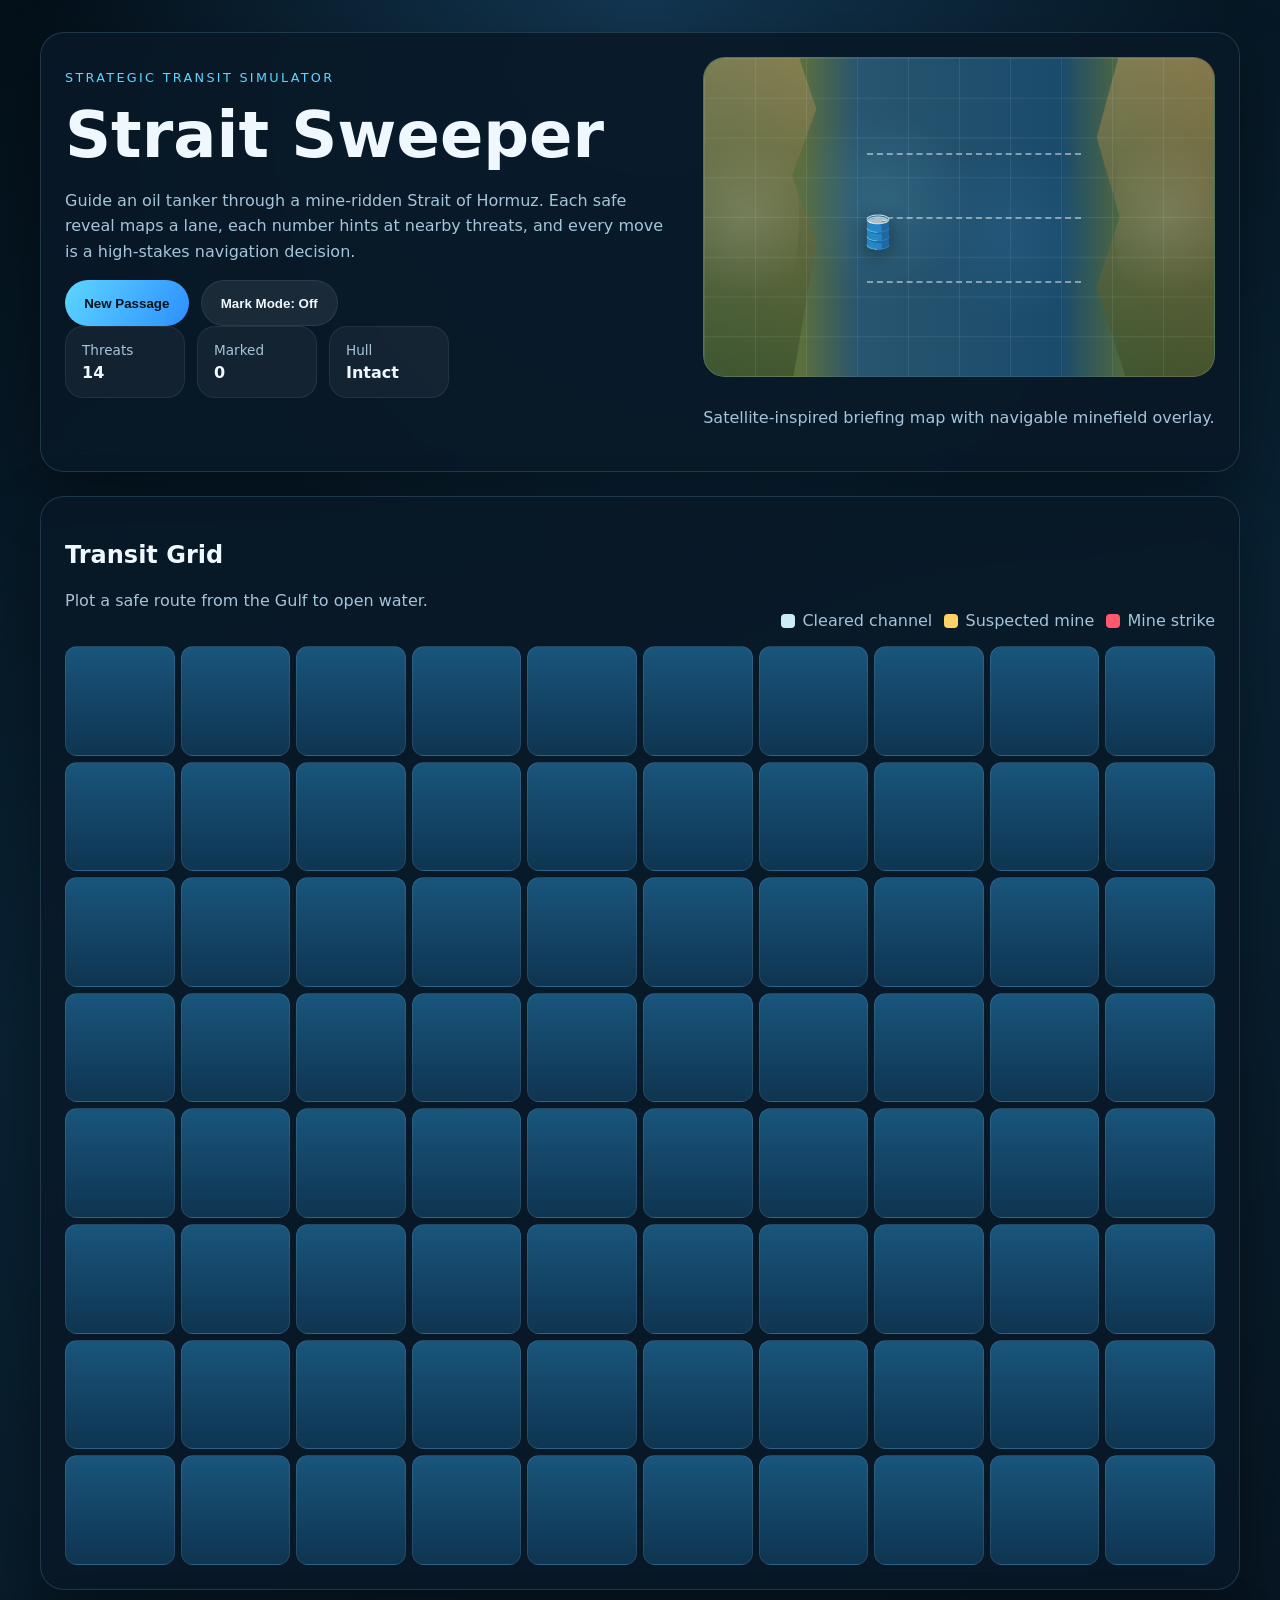
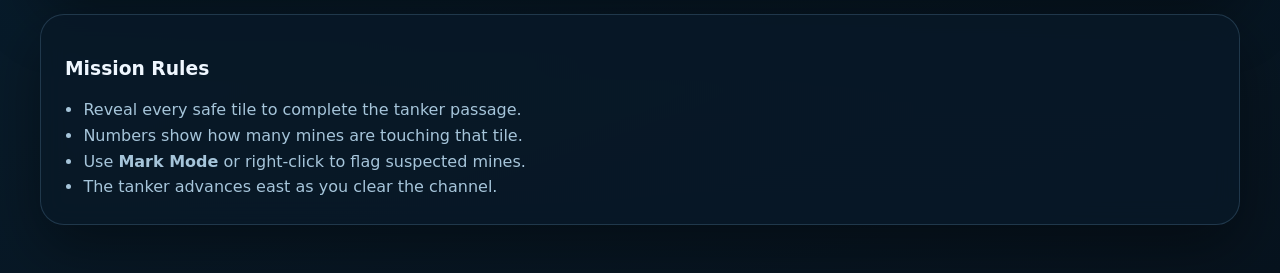
==== index.html @ 1760a13b "Add Strait of Hormuz themed HTML minesweeper" ====
<!DOCTYPE html>
<html lang="en">
  <head>
    <meta charset="UTF-8" />
    <meta name="viewport" content="width=device-width, initial-scale=1.0" />
    <title>Strait Sweeper</title>
    <link rel="stylesheet" href="styles.css" />
  </head>
  <body>
    <main class="app-shell">
      <section class="hero-card">
        <div class="hero-copy">
          <p class="eyebrow">Strategic transit simulator</p>
          <h1>Strait Sweeper</h1>
          <p class="lede">
            Guide an oil tanker through a mine-ridden Strait of Hormuz. Each safe reveal maps a lane,
            each number hints at nearby threats, and every move is a high-stakes navigation decision.
          </p>
          <div class="controls">
            <button id="new-game" class="primary">New Passage</button>
            <button id="toggle-marks" class="secondary">Mark Mode: Off</button>
          </div>
          <div class="status-grid">
            <div class="status-card">
              <span class="label">Threats</span>
              <strong id="mine-count">0</strong>
            </div>
            <div class="status-card">
              <span class="label">Marked</span>
              <strong id="flag-count">0</strong>
            </div>
            <div class="status-card">
              <span class="label">Hull</span>
              <strong id="hull-status">Intact</strong>
            </div>
          </div>
        </div>
        <div class="map-panel" aria-hidden="true">
          <div class="satellite-frame">
            <div class="landmass landmass-north"></div>
            <div class="landmass landmass-south"></div>
            <div class="shipping-lane lane-a"></div>
            <div class="shipping-lane lane-b"></div>
            <div class="shipping-lane lane-c"></div>
            <div id="tanker" class="tanker">🛢️</div>
            <div class="grid-overlay"></div>
          </div>
          <p class="caption">Satellite-inspired briefing map with navigable minefield overlay.</p>
        </div>
      </section>

      <section class="game-card">
        <div class="game-header">
          <div>
            <h2>Transit Grid</h2>
            <p id="message">Plot a safe route from the Gulf to open water.</p>
          </div>
          <div class="legend">
            <span><i class="safe"></i> Cleared channel</span>
            <span><i class="mark"></i> Suspected mine</span>
            <span><i class="mine"></i> Mine strike</span>
          </div>
        </div>
        <div id="board" class="board" aria-label="Minesweeper board"></div>
      </section>

      <section class="instructions-card">
        <h3>Mission Rules</h3>
        <ul>
          <li>Reveal every safe tile to complete the tanker passage.</li>
          <li>Numbers show how many mines are touching that tile.</li>
          <li>Use <strong>Mark Mode</strong> or right-click to flag suspected mines.</li>
          <li>The tanker advances east as you clear the channel.</li>
        </ul>
      </section>
    </main>

    <script src="script.js"></script>
  </body>
</html>
---- styles.css ----
:root {
  --bg: #07131e;
  --card: rgba(8, 25, 39, 0.88);
  --card-border: rgba(144, 205, 244, 0.18);
  --text: #eff7ff;
  --muted: #a6c5da;
  --accent: #5dd6ff;
  --accent-2: #4cffb2;
  --danger: #ff5a6b;
  --warning: #ffd166;
  --tile: rgba(15, 55, 84, 0.95);
  --tile-revealed: rgba(198, 221, 233, 0.92);
  --tile-border: rgba(255, 255, 255, 0.09);
  --shadow: 0 24px 60px rgba(0, 0, 0, 0.38);
  font-family: Inter, system-ui, sans-serif;
}

* { box-sizing: border-box; }
body {
  margin: 0;
  min-height: 100vh;
  color: var(--text);
  background:
    radial-gradient(circle at top, rgba(45, 117, 173, 0.35), transparent 30%),
    linear-gradient(160deg, #041019, #092234 45%, #07131e 100%);
}

.app-shell {
  width: min(1200px, calc(100% - 2rem));
  margin: 0 auto;
  padding: 2rem 0 3rem;
  display: grid;
  gap: 1.5rem;
}

.hero-card, .game-card, .instructions-card {
  background: var(--card);
  border: 1px solid var(--card-border);
  border-radius: 24px;
  box-shadow: var(--shadow);
  backdrop-filter: blur(12px);
}

.hero-card {
  display: grid;
  grid-template-columns: 1.2fr 1fr;
  gap: 1.5rem;
  padding: 1.5rem;
}

.hero-copy h1 { font-size: clamp(2.4rem, 5vw, 4.2rem); margin: 0.25rem 0 0.75rem; }
.eyebrow { text-transform: uppercase; letter-spacing: 0.18em; color: var(--accent); font-size: 0.8rem; }
.lede, .caption, .instructions-card li, #message { color: var(--muted); line-height: 1.6; }
.controls, .status-grid, .legend { display: flex; flex-wrap: wrap; gap: 0.75rem; }
button {
  border: 0; border-radius: 999px; padding: 0.9rem 1.2rem; font-weight: 700; cursor: pointer;
}
.primary { background: linear-gradient(120deg, var(--accent), #2d8fff); color: #03131d; }
.secondary { background: rgba(255,255,255,0.08); color: var(--text); border: 1px solid rgba(255,255,255,0.08); }
.status-card {
  min-width: 120px; padding: 0.9rem 1rem; border-radius: 18px; background: rgba(255,255,255,0.05);
  border: 1px solid rgba(255,255,255,0.07);
}
.status-card .label { display: block; color: var(--muted); font-size: 0.85rem; margin-bottom: 0.35rem; }

.map-panel { display: grid; gap: 0.75rem; }
.satellite-frame {
  position: relative; min-height: 320px; overflow: hidden; border-radius: 22px;
  background:
    radial-gradient(circle at 35% 45%, rgba(68, 130, 156, 0.35), transparent 24%),
    radial-gradient(circle at 60% 55%, rgba(42, 99, 140, 0.4), transparent 25%),
    linear-gradient(90deg, #406847 0%, #5c6f3c 19%, #28556f 30%, #1a4b6b 70%, #4f6840 82%, #665a31 100%);
  border: 1px solid rgba(255,255,255,0.08);
}
.landmass {
  position: absolute; top: 0; bottom: 0; width: 28%;
  background: linear-gradient(180deg, rgba(150,133,82,0.7), rgba(63,87,44,0.78));
  filter: saturate(0.8) contrast(1.1);
}
.landmass::after {
  content: ""; position: absolute; inset: 8% 12%; border-radius: 50%;
  background: radial-gradient(circle, rgba(255,255,255,0.12), transparent 55%);
}
.landmass-north { left: -6%; clip-path: polygon(0 0, 88% 0, 100% 16%, 83% 37%, 100% 58%, 84% 100%, 0 100%); }
.landmass-south { right: -5%; clip-path: polygon(15% 0, 100% 0, 100% 100%, 20% 100%, 0 72%, 16% 50%, 0 25%); }
.shipping-lane {
  position: absolute; left: 32%; right: 26%; height: 2px; border-top: 2px dashed rgba(255,255,255,0.45);
}
.lane-a { top: 30%; }
.lane-b { top: 50%; }
.lane-c { top: 70%; }
.grid-overlay {
  position: absolute; inset: 0;
  background-image:
    linear-gradient(rgba(255,255,255,0.08) 1px, transparent 1px),
    linear-gradient(90deg, rgba(255,255,255,0.08) 1px, transparent 1px);
  background-size: 10% 12.5%;
  mix-blend-mode: screen;
}
.tanker {
  position: absolute; left: 34%; top: 49%; transform: translate(-50%, -50%); font-size: 2rem;
  transition: left 0.35s ease, top 0.35s ease, transform 0.25s ease;
  filter: drop-shadow(0 5px 10px rgba(0,0,0,0.4));
}

.game-card, .instructions-card { padding: 1.5rem; }
.game-header {
  display: flex; justify-content: space-between; gap: 1rem; align-items: end; margin-bottom: 1rem;
}
.legend span { display: inline-flex; align-items: center; gap: 0.45rem; color: var(--muted); }
.legend i { width: 14px; height: 14px; border-radius: 4px; display: inline-block; }
.legend .safe { background: #caebf7; }
.legend .mark { background: var(--warning); }
.legend .mine { background: var(--danger); }

.board {
  display: grid;
  grid-template-columns: repeat(10, minmax(0, 1fr));
  gap: 6px;
}
.tile {
  aspect-ratio: 1;
  border-radius: 12px;
  border: 1px solid var(--tile-border);
  background: linear-gradient(180deg, rgba(25, 85, 124, 1), var(--tile));
  color: white;
  font-weight: 800;
  font-size: 1.05rem;
  display: grid;
  place-items: center;
  user-select: none;
  transition: transform 0.15s ease, background 0.2s ease;
}
.tile:hover { transform: translateY(-2px); }
.tile.revealed { background: var(--tile-revealed); color: #12344d; }
.tile.mine-hit { background: linear-gradient(180deg, #ff7b86, var(--danger)); }
.tile.flagged { background: linear-gradient(180deg, #ffd977, #d9a126); color: #4f3400; }
.tile[data-value="1"] { color: #0f5ea5; }
.tile[data-value="2"] { color: #237742; }
.tile[data-value="3"] { color: #b54c2f; }
.tile[data-value="4"] { color: #5d4bb7; }
.tile[data-value="5"] { color: #893145; }
.tile[data-value="6"] { color: #0e7d84; }
.tile[data-value="7"] { color: #1d2731; }
.tile[data-value="8"] { color: #67727d; }
.instructions-card ul { margin: 0.75rem 0 0; padding-left: 1.15rem; }

@media (max-width: 900px) {
  .hero-card { grid-template-columns: 1fr; }
}

@media (max-width: 640px) {
  .app-shell { width: min(100% - 1rem, 1200px); padding-top: 0.75rem; }
  .game-header { flex-direction: column; align-items: start; }
  .board { gap: 4px; }
  .tile { border-radius: 9px; font-size: 0.95rem; }
}
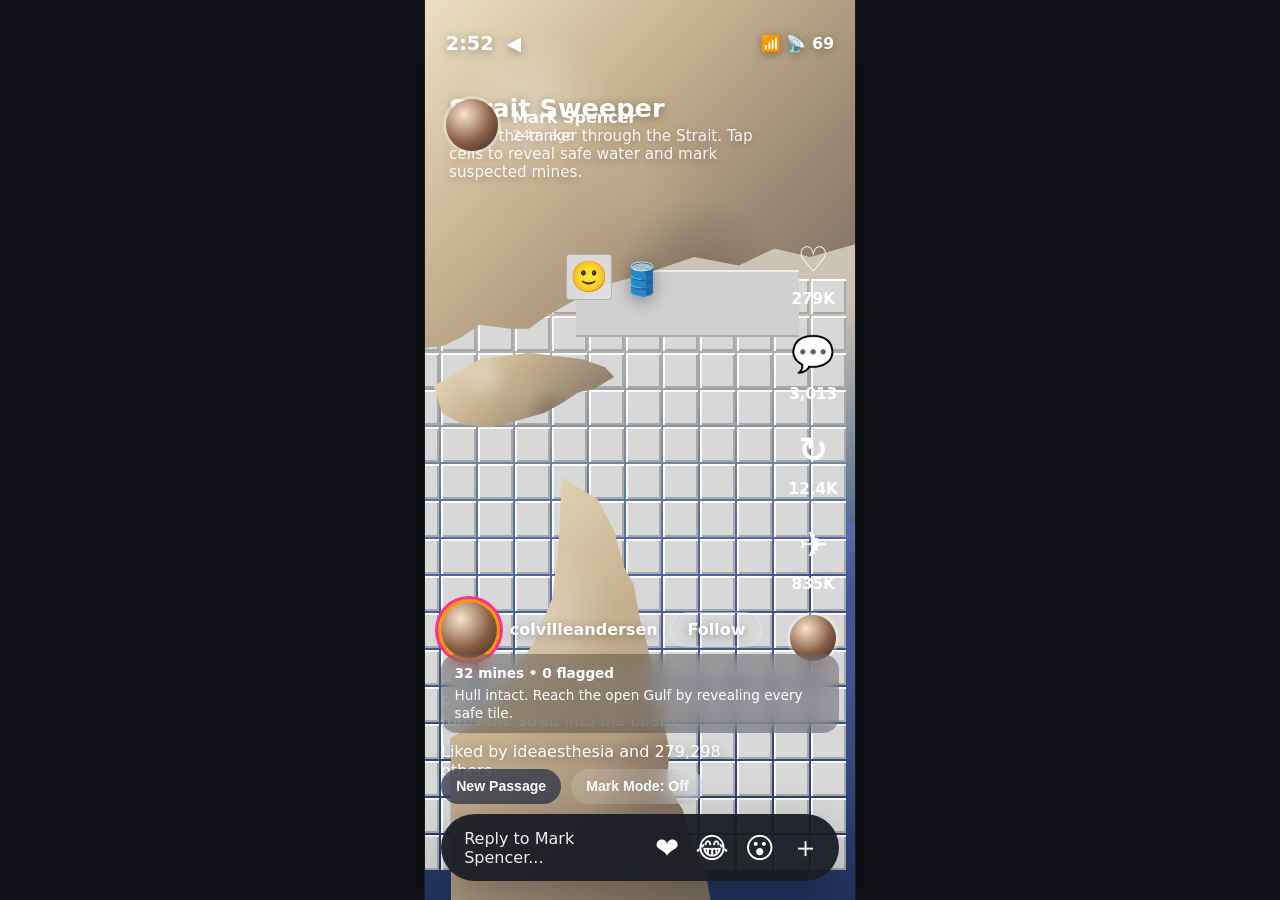
==== commit c466afb7: "Restyle Strait Sweeper to match map reference" ====
--- a/index.html
+++ b/index.html
@@ -4,77 +4,718 @@
     <meta charset="UTF-8" />
     <meta name="viewport" content="width=device-width, initial-scale=1.0" />
     <title>Strait Sweeper</title>
-    <link rel="stylesheet" href="styles.css" />
+    <style>
+      :root {
+        --sea-deep: #274a80;
+        --sea-mid: #4768a8;
+        --sea-shallow: #2b768f;
+        --sand-1: #efe2c4;
+        --sand-2: #c7b08b;
+        --rock-1: #9f8a73;
+        --rock-2: #6f6559;
+        --grid-closed: #d8d8d8;
+        --grid-edge-light: #fbfbfb;
+        --grid-edge-dark: #a8a8a8;
+        --grid-open: #cfcfcf;
+        --hud: rgba(255, 255, 255, 0.96);
+        --shadow: 0 18px 50px rgba(0, 0, 0, 0.3);
+        font-family: Inter, ui-sans-serif, system-ui, -apple-system, BlinkMacSystemFont, sans-serif;
+      }
+
+      * { box-sizing: border-box; }
+      html, body {
+        margin: 0;
+        min-height: 100%;
+        background: #101217;
+        color: white;
+      }
+
+      body {
+        display: grid;
+        place-items: center;
+        padding: 0;
+      }
+
+      .phone {
+        position: relative;
+        width: min(100vw, 430px);
+        height: min(100dvh, 932px);
+        overflow: hidden;
+        background:
+          radial-gradient(circle at 18% 74%, rgba(38, 108, 123, 0.55), transparent 10%),
+          radial-gradient(circle at 70% 82%, rgba(41, 81, 155, 0.28), transparent 18%),
+          linear-gradient(180deg, #cdbd99 0%, #beb29b 18%, #cbc4b7 28%, #c8c0b2 34%, #41618a 62%, #26396a 100%);
+        box-shadow: 0 0 0 1px rgba(255,255,255,0.06), 0 25px 80px rgba(0,0,0,0.45);
+      }
+
+      .map {
+        position: absolute;
+        inset: 0;
+        overflow: hidden;
+      }
+
+      .terrain-noise,
+      .sea-noise,
+      .coast-glow,
+      .northland,
+      .southland,
+      .island,
+      .strait-cover,
+      .open-patch,
+      .board-layer,
+      .story-ui,
+      .reply-bar,
+      .tanker,
+      .status-chip,
+      .mission-copy {
+        position: absolute;
+      }
+
+      .terrain-noise {
+        inset: 0;
+        background:
+          radial-gradient(circle at 15% 6%, rgba(255,255,255,0.34), transparent 10%),
+          radial-gradient(circle at 30% 10%, rgba(126,108,84,0.33), transparent 12%),
+          radial-gradient(circle at 45% 18%, rgba(255,255,255,0.25), transparent 11%),
+          radial-gradient(circle at 62% 11%, rgba(102,87,69,0.33), transparent 14%),
+          radial-gradient(circle at 78% 20%, rgba(255,255,255,0.22), transparent 11%),
+          radial-gradient(circle at 70% 44%, rgba(255,255,255,0.15), transparent 15%),
+          radial-gradient(circle at 25% 85%, rgba(227,153,111,0.4), transparent 18%),
+          radial-gradient(circle at 55% 92%, rgba(77,71,69,0.3), transparent 22%),
+          radial-gradient(circle at 85% 74%, rgba(49,73,123,0.18), transparent 22%);
+        mix-blend-mode: multiply;
+        opacity: 0.8;
+      }
+
+      .sea-noise {
+        inset: 58% 0 0 0;
+        background:
+          radial-gradient(circle at 18% 30%, rgba(42, 123, 133, 0.22), transparent 12%),
+          radial-gradient(circle at 72% 50%, rgba(255, 255, 255, 0.08), transparent 10%),
+          radial-gradient(circle at 90% 20%, rgba(22, 35, 74, 0.35), transparent 16%),
+          linear-gradient(180deg, rgba(88, 111, 177, 0.92), rgba(33, 51, 97, 0.98));
+      }
+
+      .board-layer {
+        left: -5%;
+        right: 2%;
+        top: 31%;
+        bottom: 17%;
+        display: grid;
+        grid-template-columns: repeat(12, 1fr);
+        gap: 2px;
+        padding: 0;
+        z-index: 1;
+      }
+
+      .tile {
+        border: 0;
+        border-radius: 0;
+        aspect-ratio: 1;
+        background: var(--grid-closed);
+        box-shadow:
+          inset 2px 2px 0 var(--grid-edge-light),
+          inset -2px -2px 0 var(--grid-edge-dark);
+        color: transparent;
+        font-family: "Arial", sans-serif;
+        font-weight: 700;
+        font-size: clamp(14px, 2.5vw, 23px);
+        line-height: 1;
+        padding: 0;
+      }
+
+      .tile.revealed {
+        background: var(--grid-open);
+        box-shadow: inset 1px 1px 0 rgba(255,255,255,0.35), inset -1px -1px 0 rgba(0,0,0,0.16);
+      }
+
+      .tile.flagged {
+        color: #cc1414;
+      }
+
+      .tile.mine-hit {
+        background: #c92525;
+        box-shadow: inset 1px 1px 0 rgba(255,255,255,0.22), inset -1px -1px 0 rgba(0,0,0,0.28);
+      }
+
+      .tile.revealed[data-value="1"] { color: #1a34d2; }
+      .tile.revealed[data-value="2"] { color: #188222; }
+      .tile.revealed[data-value="3"] { color: #d02a22; }
+      .tile.revealed[data-value="4"] { color: #11268a; }
+      .tile.revealed[data-value="5"] { color: #7e1212; }
+      .tile.revealed[data-value="6"] { color: #1b7d7d; }
+      .tile.revealed[data-value="7"] { color: #111; }
+      .tile.revealed[data-value="8"] { color: #585858; }
+
+      .northland,
+      .southland,
+      .island {
+        background:
+          radial-gradient(circle at 28% 30%, rgba(255,255,255,0.26), transparent 18%),
+          radial-gradient(circle at 65% 70%, rgba(79,66,56,0.34), transparent 20%),
+          radial-gradient(circle at 52% 48%, rgba(214,184,147,0.24), transparent 22%),
+          linear-gradient(135deg, var(--sand-1), var(--sand-2) 38%, var(--rock-1) 66%, var(--rock-2));
+        box-shadow: 0 0 0 4px rgba(9, 96, 120, 0.95);
+        filter: saturate(0.9) contrast(1.02);
+        z-index: 3;
+      }
+
+      .northland {
+        inset: -2% 0 55% -4%;
+        clip-path: polygon(0 0, 100% 0, 100% 62%, 90% 65%, 82% 63%, 74% 67%, 64% 65%, 53% 69%, 43% 72%, 36% 76%, 31% 79%, 27% 82%, 23% 82%, 16% 81%, 12% 84%, 8% 86%, 0 87%);
+      }
+
+      .southland {
+        inset: 53% 18% -3% 6%;
+        clip-path: polygon(34% 0, 45% 5%, 50% 12%, 53% 20%, 56% 24%, 58% 32%, 60% 37%, 62% 44%, 61% 49%, 65% 54%, 67% 61%, 66% 68%, 71% 74%, 74% 82%, 78% 88%, 81% 100%, 0 100%, 0 58%, 9% 54%, 16% 47%, 21% 42%, 26% 36%, 31% 27%, 33% 15%);
+      }
+
+      .island {
+        left: 2%;
+        top: 39%;
+        width: 42%;
+        height: 10%;
+        clip-path: polygon(0 39%, 8% 30%, 18% 18%, 26% 9%, 38% 6%, 53% 2%, 65% 5%, 82% 9%, 95% 18%, 100% 29%, 89% 42%, 80% 46%, 71% 58%, 61% 69%, 47% 77%, 31% 85%, 16% 81%, 5% 70%);
+      }
+
+      .strait-cover {
+        left: 35%;
+        right: 13%;
+        top: 30%;
+        height: 7.4%;
+        background: #d0d0d0;
+        box-shadow: inset 0 2px 0 rgba(255,255,255,0.6), inset 0 -2px 0 rgba(120,120,120,0.42);
+        z-index: 2;
+      }
+
+      .open-patch {
+        left: 26.5%;
+        top: 42.2%;
+        width: 34%;
+        height: 11.8%;
+        background: transparent;
+        z-index: 2;
+        pointer-events: none;
+      }
+
+      .open-patch::before {
+        content: "";
+        position: absolute;
+        inset: 0;
+        background:
+          linear-gradient(90deg, transparent 0 2%, rgba(207,207,207,0.94) 2% 98%, transparent 98%),
+          linear-gradient(180deg, transparent 0 2%, rgba(207,207,207,0.94) 2% 98%, transparent 98%);
+        opacity: 0;
+      }
+
+      .tanker {
+        top: 30.5%;
+        left: 47%;
+        z-index: 4;
+        font-size: 2rem;
+        transform: translate(-50%, -50%);
+        filter: drop-shadow(0 4px 8px rgba(0,0,0,0.35));
+      }
+
+      .tanker::before {
+        content: "🛢️";
+      }
+
+      .status-chip {
+        top: 30.8%;
+        left: 43.5%;
+        z-index: 4;
+        width: 46px;
+        height: 46px;
+        border-radius: 4px;
+        background: rgba(224, 224, 224, 0.92);
+        border: 1px solid rgba(0,0,0,0.2);
+        display: grid;
+        place-items: center;
+        font-size: 1.9rem;
+        transform: translate(-100%, -50%);
+        color: #111;
+      }
+
+      .mission-copy {
+        top: 5.8rem;
+        left: 1.5rem;
+        right: 5rem;
+        z-index: 5;
+        color: white;
+        text-shadow: 0 2px 10px rgba(0,0,0,0.36);
+      }
+
+      .mission-copy h1 {
+        margin: 0;
+        font-size: 1.6rem;
+        font-weight: 700;
+      }
+
+      .mission-copy p {
+        margin: 0.25rem 0 0;
+        font-size: 0.95rem;
+        opacity: 0.9;
+      }
+
+      .story-ui {
+        inset: 0;
+        z-index: 5;
+        pointer-events: none;
+      }
+
+      .top-bar {
+        position: absolute;
+        top: 2rem;
+        left: 1.3rem;
+        right: 1.3rem;
+        display: flex;
+        justify-content: space-between;
+        align-items: center;
+        font-weight: 700;
+        text-shadow: 0 2px 10px rgba(0,0,0,0.35);
+      }
+
+      .top-left {
+        display: flex;
+        align-items: center;
+        gap: 0.8rem;
+        font-size: 1.2rem;
+      }
+
+      .author-row {
+        position: absolute;
+        top: 6.2rem;
+        left: 1.3rem;
+        display: flex;
+        align-items: center;
+        gap: 0.9rem;
+      }
+
+      .avatar,
+      .mini-avatar,
+      .bottom-avatar {
+        border-radius: 999px;
+        background: radial-gradient(circle at 35% 30%, #f7e4cb, #8a5f44 55%, #31251f 100%);
+        box-shadow: 0 0 0 3px rgba(255,255,255,0.32);
+      }
+
+      .avatar {
+        width: 52px;
+        height: 52px;
+      }
+
+      .author-meta strong,
+      .author-meta span,
+      .bottom-caption,
+      .likes-line,
+      .caption-line {
+        display: block;
+      }
+
+      .author-meta strong { font-size: 1rem; }
+      .author-meta span { font-size: 0.88rem; opacity: 0.8; }
+
+      .right-rail {
+        position: absolute;
+        right: 1.05rem;
+        top: 26%;
+        display: grid;
+        gap: 1.35rem;
+        justify-items: center;
+      }
+
+      .rail-item {
+        display: grid;
+        gap: 0.35rem;
+        justify-items: center;
+        font-size: 0.95rem;
+        font-weight: 600;
+      }
+
+      .icon-circle {
+        width: 50px;
+        height: 50px;
+        border-radius: 999px;
+        display: grid;
+        place-items: center;
+        font-size: 2.2rem;
+        color: white;
+      }
+
+      .bottom-meta {
+        position: absolute;
+        left: 1rem;
+        right: 5rem;
+        bottom: 7.5rem;
+        display: grid;
+        gap: 0.65rem;
+        text-shadow: 0 2px 10px rgba(0,0,0,0.34);
+      }
+
+      .bottom-user {
+        display: flex;
+        align-items: center;
+        gap: 0.8rem;
+      }
+
+      .bottom-avatar {
+        width: 56px;
+        height: 56px;
+        box-shadow: 0 0 0 3px #ff9a00, 0 0 0 6px #ff2d95;
+      }
+
+      .follow-pill {
+        border: 1px solid rgba(255,255,255,0.4);
+        border-radius: 999px;
+        padding: 0.45rem 1rem;
+        font-weight: 700;
+      }
+
+      .caption-line {
+        font-size: 0.98rem;
+        line-height: 1.35;
+      }
+
+      .reply-bar {
+        left: 1rem;
+        right: 1rem;
+        bottom: 1.2rem;
+        height: 4.15rem;
+        border-radius: 999px;
+        background: rgba(26, 29, 35, 0.95);
+        z-index: 6;
+        display: flex;
+        align-items: center;
+        justify-content: space-between;
+        padding: 0 1.2rem 0 1.45rem;
+        box-shadow: var(--shadow);
+      }
+
+      .reply-text {
+        color: rgba(255,255,255,0.92);
+        font-size: 1rem;
+      }
+
+      .reply-actions {
+        display: flex;
+        align-items: center;
+        gap: 1rem;
+        font-size: 1.8rem;
+      }
+
+      .hud-controls {
+        position: absolute;
+        left: 1rem;
+        right: 1rem;
+        bottom: 6rem;
+        display: flex;
+        gap: 0.6rem;
+        z-index: 6;
+      }
+
+      .hud-button {
+        pointer-events: auto;
+        border: 0;
+        border-radius: 999px;
+        background: rgba(255,255,255,0.16);
+        color: white;
+        padding: 0.6rem 0.95rem;
+        font-size: 0.88rem;
+        font-weight: 700;
+        backdrop-filter: blur(12px);
+      }
+
+      .hud-button.primary {
+        background: rgba(10, 21, 52, 0.6);
+      }
+
+      .game-banner {
+        position: absolute;
+        left: 1rem;
+        right: 1rem;
+        bottom: 10.45rem;
+        z-index: 6;
+        padding: 0.65rem 0.85rem;
+        border-radius: 16px;
+        background: rgba(0, 0, 0, 0.28);
+        backdrop-filter: blur(10px);
+        font-size: 0.85rem;
+        line-height: 1.35;
+      }
+
+      .game-banner strong {
+        display: block;
+        margin-bottom: 0.2rem;
+      }
+
+      @media (max-width: 390px) {
+        .phone { width: 100vw; height: 100dvh; }
+      }
+    </style>
   </head>
   <body>
-    <main class="app-shell">
-      <section class="hero-card">
-        <div class="hero-copy">
-          <p class="eyebrow">Strategic transit simulator</p>
-          <h1>Strait Sweeper</h1>
-          <p class="lede">
-            Guide an oil tanker through a mine-ridden Strait of Hormuz. Each safe reveal maps a lane,
-            each number hints at nearby threats, and every move is a high-stakes navigation decision.
-          </p>
-          <div class="controls">
-            <button id="new-game" class="primary">New Passage</button>
-            <button id="toggle-marks" class="secondary">Mark Mode: Off</button>
-          </div>
-          <div class="status-grid">
-            <div class="status-card">
-              <span class="label">Threats</span>
-              <strong id="mine-count">0</strong>
-            </div>
-            <div class="status-card">
-              <span class="label">Marked</span>
-              <strong id="flag-count">0</strong>
-            </div>
-            <div class="status-card">
-              <span class="label">Hull</span>
-              <strong id="hull-status">Intact</strong>
-            </div>
+    <main class="phone">
+      <div class="map">
+        <div class="terrain-noise"></div>
+        <div class="sea-noise"></div>
+        <div id="board" class="board-layer" aria-label="Minesweeper board"></div>
+        <div class="strait-cover"></div>
+        <div class="northland"></div>
+        <div class="island"></div>
+        <div class="southland"></div>
+        <div id="status-chip" class="status-chip">🙂</div>
+        <div id="tanker" class="tanker" aria-hidden="true"></div>
+      </div>
+
+      <div class="mission-copy">
+        <h1>Strait Sweeper</h1>
+        <p id="message">Guide the tanker through the Strait. Tap cells to reveal safe water and mark suspected mines.</p>
+      </div>
+
+      <div class="story-ui">
+        <div class="top-bar">
+          <div class="top-left"><span>2:52</span><span>◀</span></div>
+          <div>📶  📡  69</div>
+        </div>
+
+        <div class="author-row">
+          <div class="avatar"></div>
+          <div class="author-meta">
+            <strong>Mark Spencer</strong>
+            <span>24m ago</span>
           </div>
         </div>
-        <div class="map-panel" aria-hidden="true">
-          <div class="satellite-frame">
-            <div class="landmass landmass-north"></div>
-            <div class="landmass landmass-south"></div>
-            <div class="shipping-lane lane-a"></div>
-            <div class="shipping-lane lane-b"></div>
-            <div class="shipping-lane lane-c"></div>
-            <div id="tanker" class="tanker">🛢️</div>
-            <div class="grid-overlay"></div>
+
+        <div class="right-rail">
+          <div class="rail-item"><div class="icon-circle">♡</div><div>279K</div></div>
+          <div class="rail-item"><div class="icon-circle">💬</div><div>3,013</div></div>
+          <div class="rail-item"><div class="icon-circle">↻</div><div>12.4K</div></div>
+          <div class="rail-item"><div class="icon-circle">✈</div><div>835K</div></div>
+          <div class="rail-item"><div class="mini-avatar avatar" style="width:46px;height:46px"></div></div>
+        </div>
+
+        <div class="bottom-meta">
+          <div class="bottom-user">
+            <div class="bottom-avatar"></div>
+            <strong>colvilleandersen</strong>
+            <span class="follow-pill">Follow</span>
           </div>
-          <p class="caption">Satellite-inspired briefing map with navigable minefield overlay.</p>
+          <span class="caption-line">#Minesweeper began as a computer puzzle in the late 1980s. This version turns the Strait into the board.</span>
+          <span class="likes-line">Liked by ideaesthesia and 279,298 others</span>
         </div>
-      </section>
-
-      <section class="game-card">
-        <div class="game-header">
-          <div>
-            <h2>Transit Grid</h2>
-            <p id="message">Plot a safe route from the Gulf to open water.</p>
-          </div>
-          <div class="legend">
-            <span><i class="safe"></i> Cleared channel</span>
-            <span><i class="mark"></i> Suspected mine</span>
-            <span><i class="mine"></i> Mine strike</span>
-          </div>
-        </div>
-        <div id="board" class="board" aria-label="Minesweeper board"></div>
-      </section>
-
-      <section class="instructions-card">
-        <h3>Mission Rules</h3>
-        <ul>
-          <li>Reveal every safe tile to complete the tanker passage.</li>
-          <li>Numbers show how many mines are touching that tile.</li>
-          <li>Use <strong>Mark Mode</strong> or right-click to flag suspected mines.</li>
-          <li>The tanker advances east as you clear the channel.</li>
-        </ul>
-      </section>
+      </div>
+
+      <div class="game-banner">
+        <strong id="hud-title">32 mines • 0 flagged</strong>
+        <span id="hud-status">Hull intact. Reach the open Gulf by revealing every safe tile.</span>
+      </div>
+
+      <div class="hud-controls">
+        <button id="new-game" class="hud-button primary">New Passage</button>
+        <button id="toggle-marks" class="hud-button">Mark Mode: Off</button>
+      </div>
+
+      <div class="reply-bar">
+        <span class="reply-text">Reply to Mark Spencer...</span>
+        <div class="reply-actions"><span>❤️</span><span>😂</span><span>😮</span><span>＋</span></div>
+      </div>
     </main>
 
-    <script src="script.js"></script>
+    <script>
+      const rows = 16;
+      const cols = 12;
+      const minesTotal = 32;
+
+      const boardEl = document.getElementById('board');
+      const messageEl = document.getElementById('message');
+      const hudTitleEl = document.getElementById('hud-title');
+      const hudStatusEl = document.getElementById('hud-status');
+      const newGameBtn = document.getElementById('new-game');
+      const toggleMarksBtn = document.getElementById('toggle-marks');
+      const tankerEl = document.getElementById('tanker');
+      const statusChipEl = document.getElementById('status-chip');
+
+      let board = [];
+      let revealedCount = 0;
+      let flagsPlaced = 0;
+      let gameOver = false;
+      let markMode = false;
+
+      function initGame() {
+        board = createBoard();
+        revealedCount = 0;
+        flagsPlaced = 0;
+        gameOver = false;
+        markMode = false;
+        messageEl.textContent = 'Guide the tanker through the Strait. Tap cells to reveal safe water and mark suspected mines.';
+        hudTitleEl.textContent = `${minesTotal} mines • ${flagsPlaced} flagged`;
+        hudStatusEl.textContent = 'Hull intact. Reach the open Gulf by revealing every safe tile.';
+        statusChipEl.textContent = '🙂';
+        toggleMarksBtn.textContent = 'Mark Mode: Off';
+        renderBoard();
+        updateTankerPosition();
+      }
+
+      function createBoard() {
+        const grid = Array.from({ length: rows }, (_, row) =>
+          Array.from({ length: cols }, (_, col) => ({ row, col, mine: false, revealed: false, flagged: false, count: 0 }))
+        );
+
+        let placed = 0;
+        while (placed < minesTotal) {
+          const row = Math.floor(Math.random() * rows);
+          const col = Math.floor(Math.random() * cols);
+          if (!grid[row][col].mine) {
+            grid[row][col].mine = true;
+            placed += 1;
+          }
+        }
+
+        for (const tile of grid.flat()) {
+          tile.count = neighbors(tile.row, tile.col).filter(([r, c]) => grid[r][c].mine).length;
+        }
+
+        return grid;
+      }
+
+      function neighbors(row, col) {
+        const points = [];
+        for (let dr = -1; dr <= 1; dr += 1) {
+          for (let dc = -1; dc <= 1; dc += 1) {
+            if (dr === 0 && dc === 0) continue;
+            const nr = row + dr;
+            const nc = col + dc;
+            if (nr >= 0 && nr < rows && nc >= 0 && nc < cols) points.push([nr, nc]);
+          }
+        }
+        return points;
+      }
+
+      function renderBoard() {
+        boardEl.innerHTML = '';
+        board.flat().forEach((tile) => {
+          const button = document.createElement('button');
+          button.className = 'tile';
+          button.dataset.row = tile.row;
+          button.dataset.col = tile.col;
+          button.type = 'button';
+          button.setAttribute('aria-label', `row ${tile.row + 1}, column ${tile.col + 1}`);
+
+          if (tile.revealed) {
+            button.classList.add('revealed');
+            if (tile.mine) {
+              button.classList.add('mine-hit');
+              button.textContent = '✹';
+              button.style.color = '#111';
+            } else if (tile.count > 0) {
+              button.textContent = tile.count;
+              button.dataset.value = tile.count;
+            }
+          } else if (tile.flagged) {
+            button.classList.add('flagged');
+            button.textContent = '⚑';
+          }
+
+          button.addEventListener('click', () => handleTileAction(tile.row, tile.col, markMode));
+          button.addEventListener('contextmenu', (event) => {
+            event.preventDefault();
+            handleTileAction(tile.row, tile.col, true);
+          });
+
+          boardEl.appendChild(button);
+        });
+      }
+
+      function handleTileAction(row, col, forceFlag = false) {
+        if (gameOver) return;
+        const tile = board[row][col];
+        if (tile.revealed) return;
+
+        if (forceFlag) {
+          tile.flagged = !tile.flagged;
+          flagsPlaced += tile.flagged ? 1 : -1;
+          hudTitleEl.textContent = `${minesTotal} mines • ${flagsPlaced} flagged`;
+          hudStatusEl.textContent = tile.flagged ? 'Mine marker placed on the chart.' : 'Marker cleared. Keep plotting a safe lane.';
+          renderBoard();
+          return;
+        }
+
+        if (tile.flagged) return;
+
+        if (tile.mine) {
+          tile.revealed = true;
+          messageEl.textContent = 'Mine strike! The tanker hit an explosive and the transit failed.';
+          hudStatusEl.textContent = 'Hull breached. Start a new passage and try another route.';
+          statusChipEl.textContent = '😵';
+          gameOver = true;
+          revealAllMines();
+          renderBoard();
+          updateTankerPosition(tile.col, tile.row, true);
+          return;
+        }
+
+        floodReveal(row, col);
+        renderBoard();
+        updateTankerPosition();
+
+        if (revealedCount === rows * cols - minesTotal) {
+          gameOver = true;
+          messageEl.textContent = 'Safe passage secured. The tanker cleared the Strait of Hormuz.';
+          hudStatusEl.textContent = 'Convoy complete. Every safe water tile has been charted.';
+          statusChipEl.textContent = '😎';
+        } else {
+          messageEl.textContent = 'Channel updated. Continue tracing the safest path through the water grid.';
+          hudStatusEl.textContent = 'Hull intact. Each number indicates adjacent mines.';
+        }
+      }
+
+      function floodReveal(startRow, startCol) {
+        const stack = [[startRow, startCol]];
+        while (stack.length) {
+          const [row, col] = stack.pop();
+          const tile = board[row][col];
+          if (tile.revealed || tile.flagged) continue;
+          tile.revealed = true;
+          revealedCount += 1;
+
+          if (tile.count === 0) {
+            neighbors(row, col).forEach(([nr, nc]) => {
+              const next = board[nr][nc];
+              if (!next.revealed && !next.mine) stack.push([nr, nc]);
+            });
+          }
+        }
+      }
+
+      function revealAllMines() {
+        board.flat().forEach((tile) => {
+          if (tile.mine) tile.revealed = true;
+        });
+      }
+
+      function updateTankerPosition(colOverride, rowOverride, danger = false) {
+        const safeTiles = board.flat().filter((tile) => tile.revealed && !tile.mine);
+        const furthest = safeTiles.reduce((best, tile) => {
+          const score = tile.col * 10 - Math.abs(tile.row - 2);
+          return score > best.score ? { score, tile } : best;
+        }, { score: -Infinity, tile: { row: 0, col: 5 } }).tile;
+
+        const col = colOverride ?? furthest.col;
+        const row = rowOverride ?? furthest.row;
+
+        tankerEl.style.left = `${35 + (col / (cols - 1)) * 34}%`;
+        tankerEl.style.top = `${31 + (row / (rows - 1)) * 19}%`;
+        tankerEl.style.transform = `translate(-50%, -50%) scale(${danger ? 1.14 : 1}) rotate(${danger ? -12 : 0}deg)`;
+      }
+
+      newGameBtn.addEventListener('click', initGame);
+      toggleMarksBtn.addEventListener('click', () => {
+        markMode = !markMode;
+        toggleMarksBtn.textContent = `Mark Mode: ${markMode ? 'On' : 'Off'}`;
+      });
+
+      initGame();
+    </script>
   </body>
 </html>
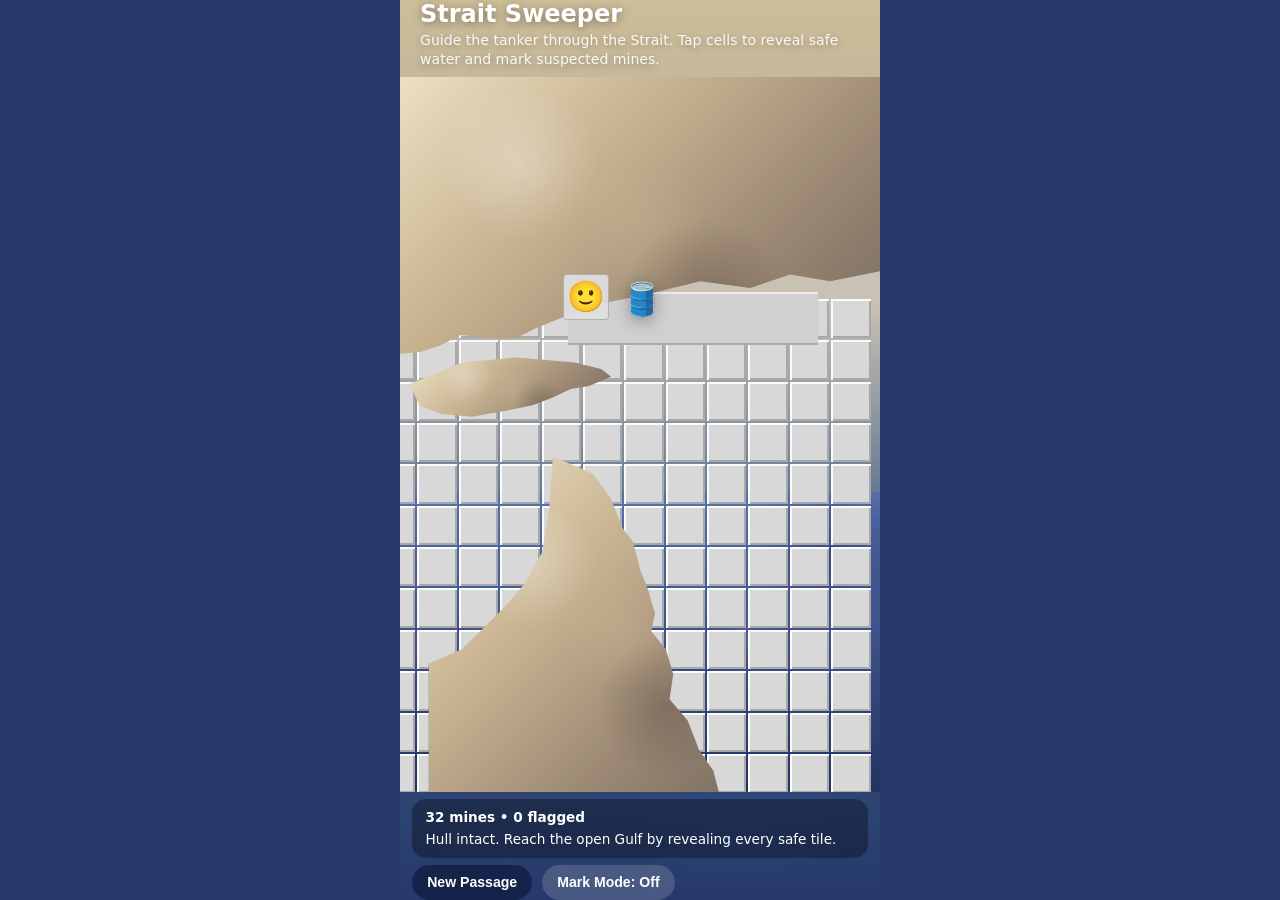
==== commit 13f55315: "Make UI mobile-friendly: remove phone-in-browser frame Strip the fake Instagram Story chrome (top ba" ====
--- a/index.html
+++ b/index.html
@@ -18,39 +18,64 @@
         --grid-edge-dark: #a8a8a8;
         --grid-open: #cfcfcf;
         --hud: rgba(255, 255, 255, 0.96);
-        --shadow: 0 18px 50px rgba(0, 0, 0, 0.3);
         font-family: Inter, ui-sans-serif, system-ui, -apple-system, BlinkMacSystemFont, sans-serif;
       }
 
       * { box-sizing: border-box; }
-      html, body {
+
+      html {
+        height: 100%;
+        background: #26396a;
+      }
+
+      body {
         margin: 0;
-        min-height: 100%;
-        background: #101217;
+        height: 100dvh;
+        overflow: hidden;
+        display: flex;
+        justify-content: center;
+        background: #26396a;
         color: white;
-      }
-
-      body {
-        display: grid;
-        place-items: center;
-        padding: 0;
       }
 
       .phone {
         position: relative;
-        width: min(100vw, 430px);
-        height: min(100dvh, 932px);
+        width: 100%;
+        max-width: 480px;
+        height: 100dvh;
+        display: flex;
+        flex-direction: column;
         overflow: hidden;
         background:
           radial-gradient(circle at 18% 74%, rgba(38, 108, 123, 0.55), transparent 10%),
           radial-gradient(circle at 70% 82%, rgba(41, 81, 155, 0.28), transparent 18%),
           linear-gradient(180deg, #cdbd99 0%, #beb29b 18%, #cbc4b7 28%, #c8c0b2 34%, #41618a 62%, #26396a 100%);
-        box-shadow: 0 0 0 1px rgba(255,255,255,0.06), 0 25px 80px rgba(0,0,0,0.45);
+      }
+
+      .game-header {
+        flex-shrink: 0;
+        padding: env(safe-area-inset-top, 0.75rem) 1.25rem 0.5rem;
+        z-index: 5;
+        color: white;
+        text-shadow: 0 2px 10px rgba(0,0,0,0.4);
+      }
+
+      .game-header h1 {
+        margin: 0;
+        font-size: 1.5rem;
+        font-weight: 700;
+      }
+
+      .game-header p {
+        margin: 0.2rem 0 0;
+        font-size: 0.88rem;
+        opacity: 0.9;
+        line-height: 1.35;
       }
 
       .map {
-        position: absolute;
-        inset: 0;
+        position: relative;
+        flex: 1;
         overflow: hidden;
       }
 
@@ -63,11 +88,8 @@
       .strait-cover,
       .open-patch,
       .board-layer,
-      .story-ui,
-      .reply-bar,
       .tanker,
-      .status-chip,
-      .mission-copy {
+      .status-chip {
         position: absolute;
       }
 
@@ -237,181 +259,30 @@
         color: #111;
       }
 
-      .mission-copy {
-        top: 5.8rem;
-        left: 1.5rem;
-        right: 5rem;
-        z-index: 5;
-        color: white;
-        text-shadow: 0 2px 10px rgba(0,0,0,0.36);
-      }
-
-      .mission-copy h1 {
-        margin: 0;
-        font-size: 1.6rem;
-        font-weight: 700;
-      }
-
-      .mission-copy p {
-        margin: 0.25rem 0 0;
-        font-size: 0.95rem;
-        opacity: 0.9;
-      }
-
-      .story-ui {
-        inset: 0;
-        z-index: 5;
-        pointer-events: none;
-      }
-
-      .top-bar {
-        position: absolute;
-        top: 2rem;
-        left: 1.3rem;
-        right: 1.3rem;
-        display: flex;
-        justify-content: space-between;
-        align-items: center;
-        font-weight: 700;
-        text-shadow: 0 2px 10px rgba(0,0,0,0.35);
-      }
-
-      .top-left {
-        display: flex;
-        align-items: center;
-        gap: 0.8rem;
-        font-size: 1.2rem;
-      }
-
-      .author-row {
-        position: absolute;
-        top: 6.2rem;
-        left: 1.3rem;
-        display: flex;
-        align-items: center;
-        gap: 0.9rem;
-      }
-
-      .avatar,
-      .mini-avatar,
-      .bottom-avatar {
-        border-radius: 999px;
-        background: radial-gradient(circle at 35% 30%, #f7e4cb, #8a5f44 55%, #31251f 100%);
-        box-shadow: 0 0 0 3px rgba(255,255,255,0.32);
-      }
-
-      .avatar {
-        width: 52px;
-        height: 52px;
-      }
-
-      .author-meta strong,
-      .author-meta span,
-      .bottom-caption,
-      .likes-line,
-      .caption-line {
+      .game-footer {
+        flex-shrink: 0;
+        z-index: 6;
+        padding: 0.4rem 0.75rem env(safe-area-inset-bottom, 0.75rem);
+      }
+
+      .game-banner {
+        padding: 0.6rem 0.85rem;
+        border-radius: 14px;
+        background: rgba(0, 0, 0, 0.32);
+        backdrop-filter: blur(10px);
+        font-size: 0.85rem;
+        line-height: 1.35;
+        margin-bottom: 0.45rem;
+      }
+
+      .game-banner strong {
         display: block;
-      }
-
-      .author-meta strong { font-size: 1rem; }
-      .author-meta span { font-size: 0.88rem; opacity: 0.8; }
-
-      .right-rail {
-        position: absolute;
-        right: 1.05rem;
-        top: 26%;
-        display: grid;
-        gap: 1.35rem;
-        justify-items: center;
-      }
-
-      .rail-item {
-        display: grid;
-        gap: 0.35rem;
-        justify-items: center;
-        font-size: 0.95rem;
-        font-weight: 600;
-      }
-
-      .icon-circle {
-        width: 50px;
-        height: 50px;
-        border-radius: 999px;
-        display: grid;
-        place-items: center;
-        font-size: 2.2rem;
-        color: white;
-      }
-
-      .bottom-meta {
-        position: absolute;
-        left: 1rem;
-        right: 5rem;
-        bottom: 7.5rem;
-        display: grid;
-        gap: 0.65rem;
-        text-shadow: 0 2px 10px rgba(0,0,0,0.34);
-      }
-
-      .bottom-user {
-        display: flex;
-        align-items: center;
-        gap: 0.8rem;
-      }
-
-      .bottom-avatar {
-        width: 56px;
-        height: 56px;
-        box-shadow: 0 0 0 3px #ff9a00, 0 0 0 6px #ff2d95;
-      }
-
-      .follow-pill {
-        border: 1px solid rgba(255,255,255,0.4);
-        border-radius: 999px;
-        padding: 0.45rem 1rem;
-        font-weight: 700;
-      }
-
-      .caption-line {
-        font-size: 0.98rem;
-        line-height: 1.35;
-      }
-
-      .reply-bar {
-        left: 1rem;
-        right: 1rem;
-        bottom: 1.2rem;
-        height: 4.15rem;
-        border-radius: 999px;
-        background: rgba(26, 29, 35, 0.95);
-        z-index: 6;
-        display: flex;
-        align-items: center;
-        justify-content: space-between;
-        padding: 0 1.2rem 0 1.45rem;
-        box-shadow: var(--shadow);
-      }
-
-      .reply-text {
-        color: rgba(255,255,255,0.92);
-        font-size: 1rem;
-      }
-
-      .reply-actions {
-        display: flex;
-        align-items: center;
-        gap: 1rem;
-        font-size: 1.8rem;
+        margin-bottom: 0.2rem;
       }
 
       .hud-controls {
-        position: absolute;
-        left: 1rem;
-        right: 1rem;
-        bottom: 6rem;
         display: flex;
         gap: 0.6rem;
-        z-index: 6;
       }
 
       .hud-button {
@@ -429,33 +300,15 @@
       .hud-button.primary {
         background: rgba(10, 21, 52, 0.6);
       }
-
-      .game-banner {
-        position: absolute;
-        left: 1rem;
-        right: 1rem;
-        bottom: 10.45rem;
-        z-index: 6;
-        padding: 0.65rem 0.85rem;
-        border-radius: 16px;
-        background: rgba(0, 0, 0, 0.28);
-        backdrop-filter: blur(10px);
-        font-size: 0.85rem;
-        line-height: 1.35;
-      }
-
-      .game-banner strong {
-        display: block;
-        margin-bottom: 0.2rem;
-      }
-
-      @media (max-width: 390px) {
-        .phone { width: 100vw; height: 100dvh; }
-      }
     </style>
   </head>
   <body>
     <main class="phone">
+      <div class="game-header">
+        <h1>Strait Sweeper</h1>
+        <p id="message">Guide the tanker through the Strait. Tap cells to reveal safe water and mark suspected mines.</p>
+      </div>
+
       <div class="map">
         <div class="terrain-noise"></div>
         <div class="sea-noise"></div>
@@ -468,57 +321,15 @@
         <div id="tanker" class="tanker" aria-hidden="true"></div>
       </div>
 
-      <div class="mission-copy">
-        <h1>Strait Sweeper</h1>
-        <p id="message">Guide the tanker through the Strait. Tap cells to reveal safe water and mark suspected mines.</p>
-      </div>
-
-      <div class="story-ui">
-        <div class="top-bar">
-          <div class="top-left"><span>2:52</span><span>◀</span></div>
-          <div>📶  📡  69</div>
+      <div class="game-footer">
+        <div class="game-banner">
+          <strong id="hud-title">32 mines • 0 flagged</strong>
+          <span id="hud-status">Hull intact. Reach the open Gulf by revealing every safe tile.</span>
         </div>
-
-        <div class="author-row">
-          <div class="avatar"></div>
-          <div class="author-meta">
-            <strong>Mark Spencer</strong>
-            <span>24m ago</span>
-          </div>
+        <div class="hud-controls">
+          <button id="new-game" class="hud-button primary">New Passage</button>
+          <button id="toggle-marks" class="hud-button">Mark Mode: Off</button>
         </div>
-
-        <div class="right-rail">
-          <div class="rail-item"><div class="icon-circle">♡</div><div>279K</div></div>
-          <div class="rail-item"><div class="icon-circle">💬</div><div>3,013</div></div>
-          <div class="rail-item"><div class="icon-circle">↻</div><div>12.4K</div></div>
-          <div class="rail-item"><div class="icon-circle">✈</div><div>835K</div></div>
-          <div class="rail-item"><div class="mini-avatar avatar" style="width:46px;height:46px"></div></div>
-        </div>
-
-        <div class="bottom-meta">
-          <div class="bottom-user">
-            <div class="bottom-avatar"></div>
-            <strong>colvilleandersen</strong>
-            <span class="follow-pill">Follow</span>
-          </div>
-          <span class="caption-line">#Minesweeper began as a computer puzzle in the late 1980s. This version turns the Strait into the board.</span>
-          <span class="likes-line">Liked by ideaesthesia and 279,298 others</span>
-        </div>
-      </div>
-
-      <div class="game-banner">
-        <strong id="hud-title">32 mines • 0 flagged</strong>
-        <span id="hud-status">Hull intact. Reach the open Gulf by revealing every safe tile.</span>
-      </div>
-
-      <div class="hud-controls">
-        <button id="new-game" class="hud-button primary">New Passage</button>
-        <button id="toggle-marks" class="hud-button">Mark Mode: Off</button>
-      </div>
-
-      <div class="reply-bar">
-        <span class="reply-text">Reply to Mark Spencer...</span>
-        <div class="reply-actions"><span>❤️</span><span>😂</span><span>😮</span><span>＋</span></div>
       </div>
     </main>
 
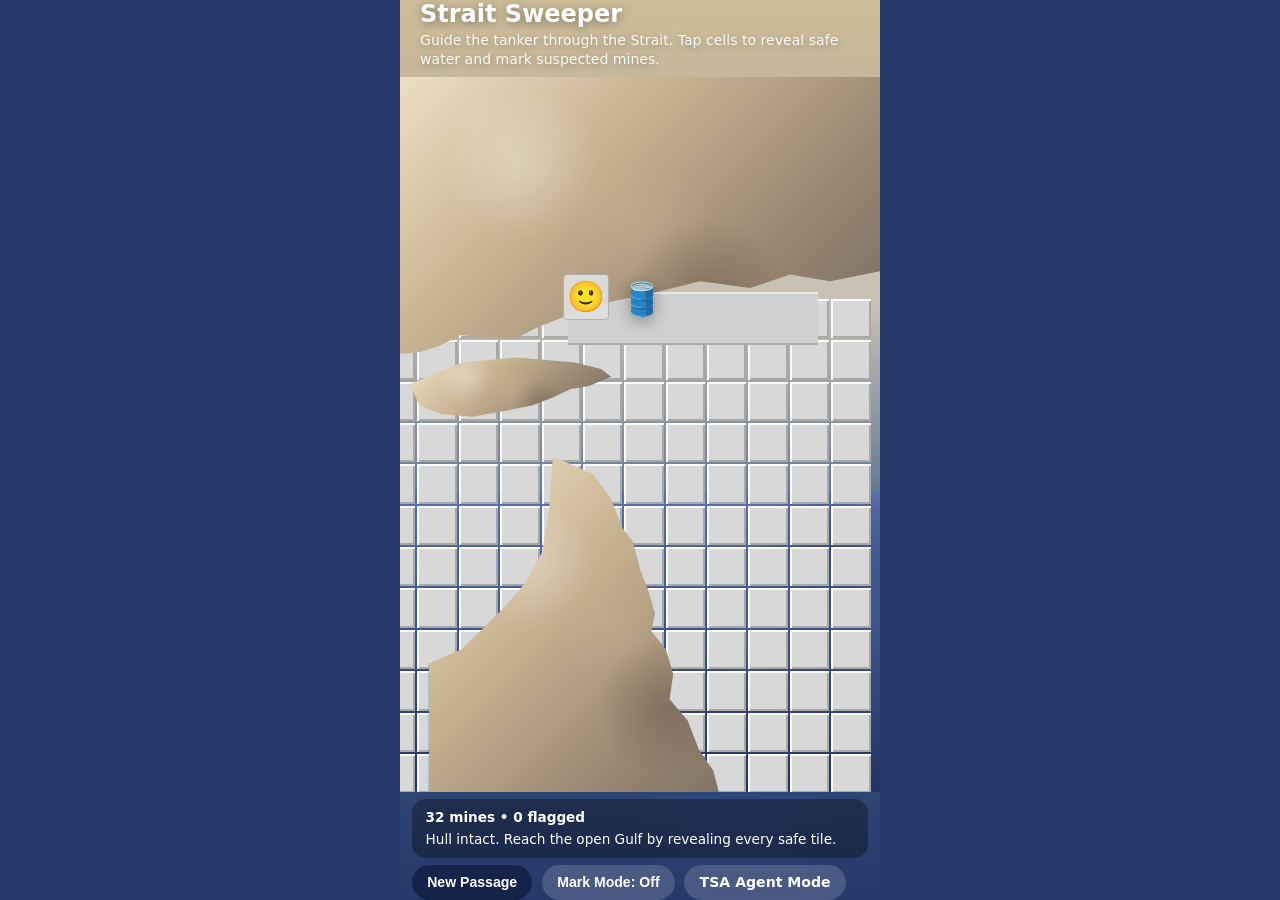
==== commit 75b7326e: "Add TSA agent themed scanner game page" ====
--- a/index.html
+++ b/index.html
@@ -295,6 +295,9 @@
         font-size: 0.88rem;
         font-weight: 700;
         backdrop-filter: blur(12px);
+        text-decoration: none;
+        display: inline-flex;
+        align-items: center;
       }
 
       .hud-button.primary {
@@ -329,6 +332,7 @@
         <div class="hud-controls">
           <button id="new-game" class="hud-button primary">New Passage</button>
           <button id="toggle-marks" class="hud-button">Mark Mode: Off</button>
+          <a class="hud-button" href="./tsa-agent.html">TSA Agent Mode</a>
         </div>
       </div>
     </main>
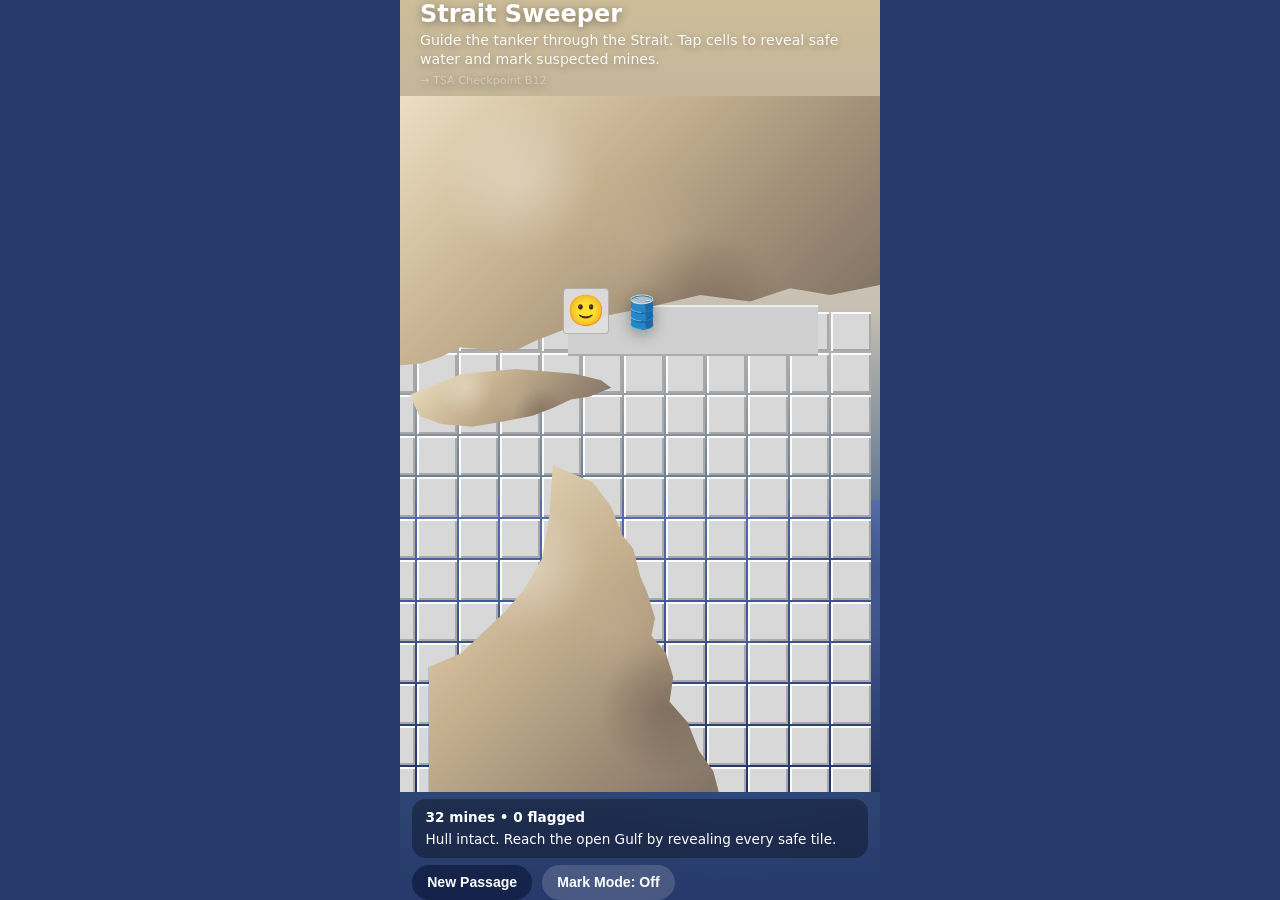
==== commit 029f412c: "Add TSA Checkpoint B12 game with active ICE agent distractions New minesweeper variant where ICE age" ====
--- a/index.html
+++ b/index.html
@@ -295,9 +295,6 @@
         font-size: 0.88rem;
         font-weight: 700;
         backdrop-filter: blur(12px);
-        text-decoration: none;
-        display: inline-flex;
-        align-items: center;
       }
 
       .hud-button.primary {
@@ -310,6 +307,7 @@
       <div class="game-header">
         <h1>Strait Sweeper</h1>
         <p id="message">Guide the tanker through the Strait. Tap cells to reveal safe water and mark suspected mines.</p>
+        <a href="tsa-agent.html" style="display:inline-block;margin-top:0.25rem;font-size:0.7rem;color:rgba(255,255,255,0.35);text-decoration:none;">→ TSA Checkpoint B12</a>
       </div>
 
       <div class="map">
@@ -332,7 +330,6 @@
         <div class="hud-controls">
           <button id="new-game" class="hud-button primary">New Passage</button>
           <button id="toggle-marks" class="hud-button">Mark Mode: Off</button>
-          <a class="hud-button" href="./tsa-agent.html">TSA Agent Mode</a>
         </div>
       </div>
     </main>
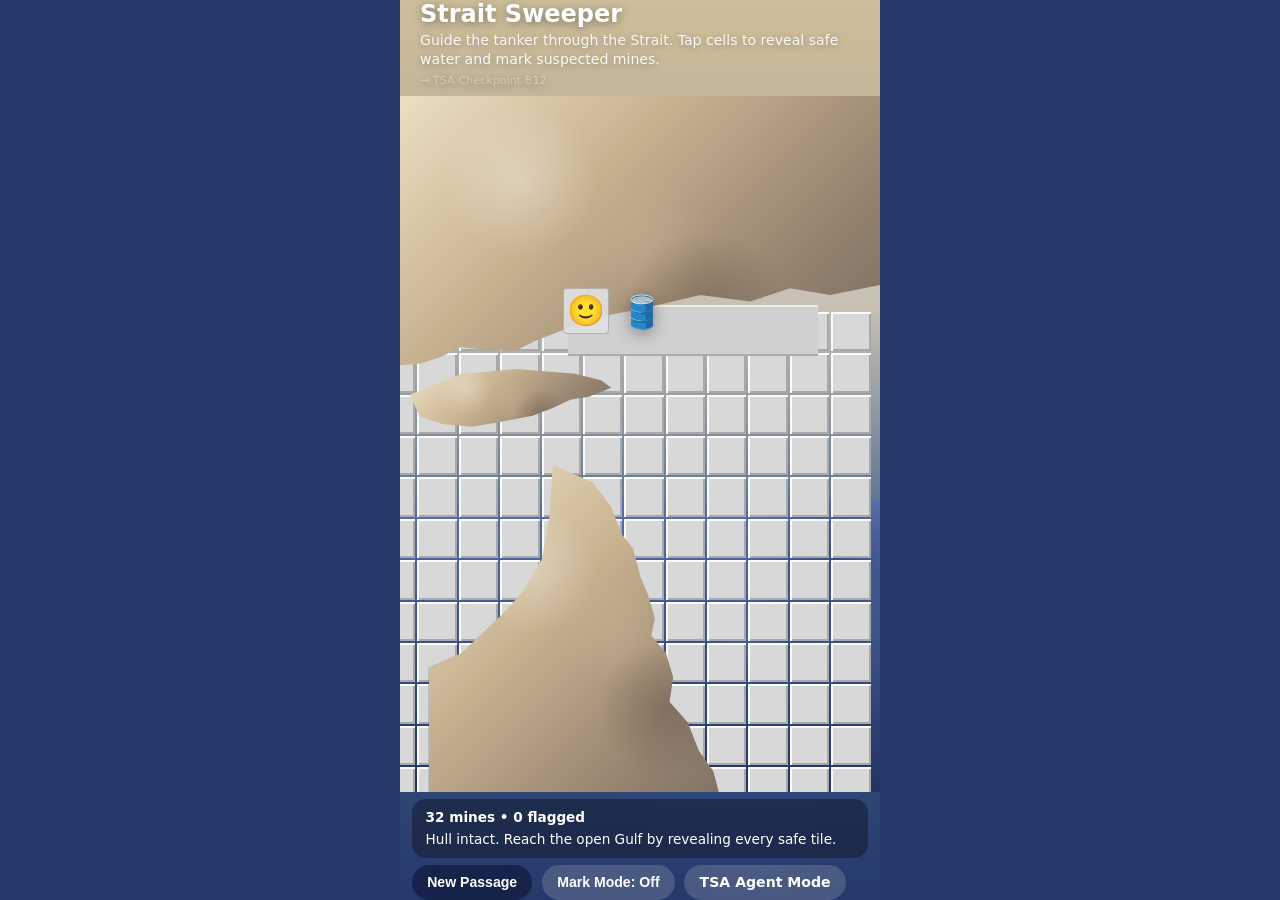
==== commit 2e9b524c: "Merge pull request #6 from aeroitstephen/claude/mobile-friendly-ui-GjdXy" ====
--- a/index.html
+++ b/index.html
@@ -295,6 +295,9 @@
         font-size: 0.88rem;
         font-weight: 700;
         backdrop-filter: blur(12px);
+        text-decoration: none;
+        display: inline-flex;
+        align-items: center;
       }
 
       .hud-button.primary {
@@ -330,6 +333,7 @@
         <div class="hud-controls">
           <button id="new-game" class="hud-button primary">New Passage</button>
           <button id="toggle-marks" class="hud-button">Mark Mode: Off</button>
+          <a class="hud-button" href="./tsa-agent.html">TSA Agent Mode</a>
         </div>
       </div>
     </main>
